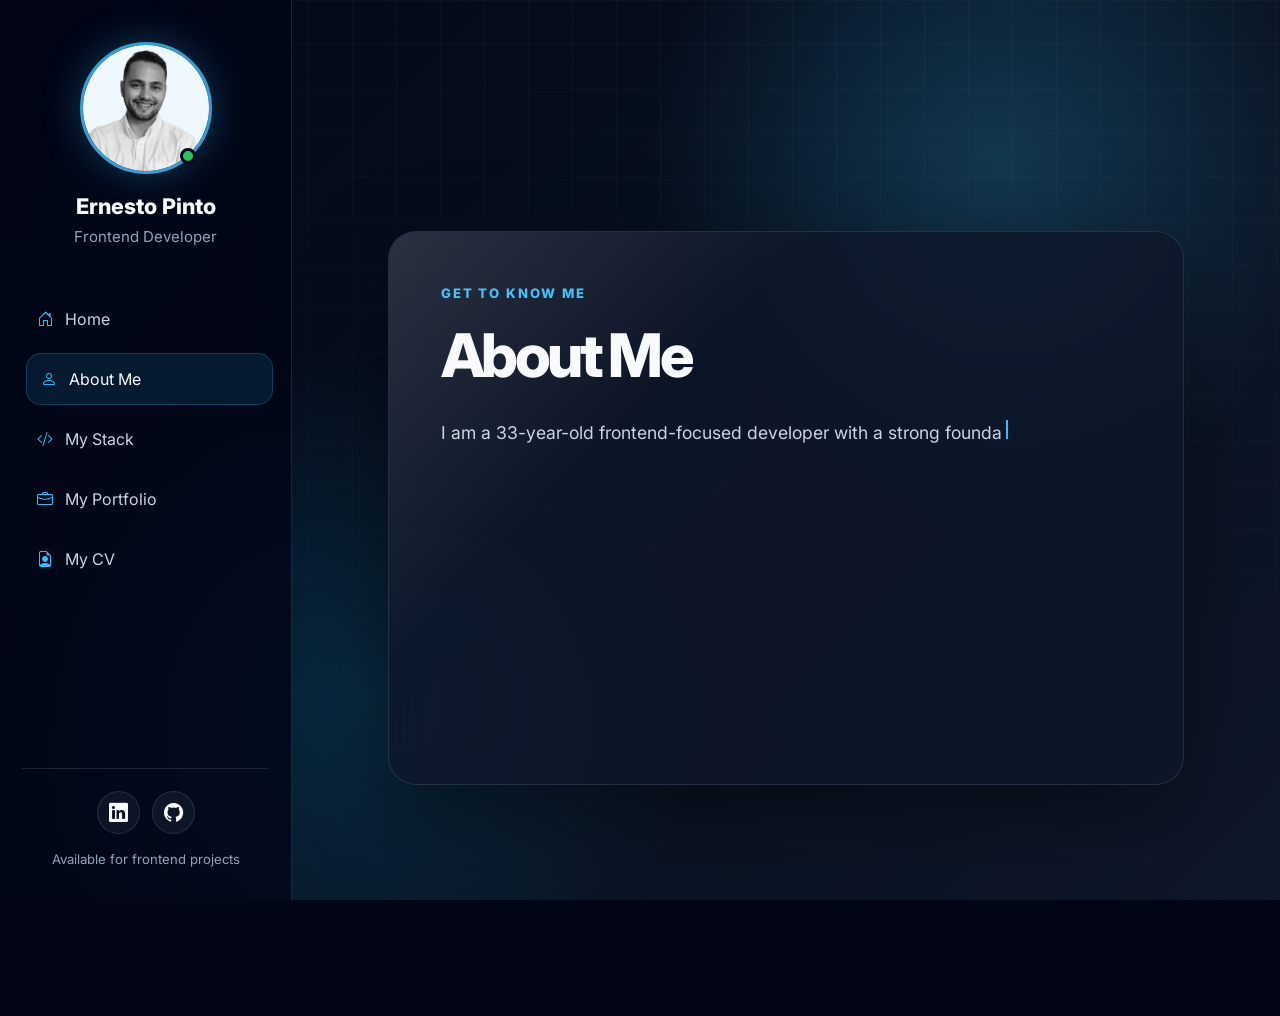
==== about.html @ ff231ca0 "Add files via upload" ====
<!DOCTYPE html>
<html lang="en">
<head>
  
<meta charset="UTF-8" />
<meta name="viewport" content="width=device-width, initial-scale=1.0" />
<meta name="description" content="Ernesto Pinto frontend developer portfolio." />
<link rel="preconnect" href="https://cdn.jsdelivr.net" />
<link href="https://cdn.jsdelivr.net/npm/bootstrap@5.3.3/dist/css/bootstrap.min.css" rel="stylesheet" />
<link href="https://cdn.jsdelivr.net/npm/bootstrap-icons@1.11.3/font/bootstrap-icons.css" rel="stylesheet" />
<link rel="stylesheet" href="css/style.css" />

  <title>About Me | Ernesto Pinto</title>
</head>
<body data-page="about">
  <div class="site-bg"></div>
  
<button class="mobile-toggle" id="mobileToggle" aria-label="Open menu">
  <i class="bi bi-list"></i>
</button>

<aside class="sidebar" id="sidebar">
  <div>
    <a href="index.html" class="profile-link" aria-label="Go to Home">
      <img src="images/profile.png" alt="Ernesto Pinto profile photo" class="profile-img" />
      <span class="status-dot"></span>
      <div class="profile-name">Ernesto Pinto</div>
      <div class="profile-role">Frontend Developer</div>
    </a>

    <nav class="nav-links" aria-label="Main navigation">
      <a href="index.html" data-page="home"><i class="bi bi-house-door"></i> Home</a>
      <a href="about.html" data-page="about"><i class="bi bi-person"></i> About Me</a>
      <a href="stack.html" data-page="stack"><i class="bi bi-code-slash"></i> My Stack</a>
      <a href="portfolio.html" data-page="portfolio"><i class="bi bi-briefcase"></i> My Portfolio</a>
      <a href="cv/cv.pdf" target="_blank"><i class="bi bi-file-earmark-person"></i> My CV</a>
    </nav>
  </div>

  <div class="sidebar-bottom">
    <div class="social-links">
      <a href="https://www.linkedin.com/in/ernesto-pinto-a377b2281/" target="_blank" rel="noopener noreferrer" aria-label="LinkedIn">
        <i class="bi bi-linkedin"></i>
      </a>
      <a href="https://github.com/ernestommtpinto" target="_blank" rel="noopener noreferrer" aria-label="GitHub">
        <i class="bi bi-github"></i>
      </a>
    </div>
    <p class="sidebar-note">Available for frontend projects</p>
  </div>
</aside>


  <main class="main-content">
    <section class="page-section">
      <div class="section-card reveal">
        <p class="eyebrow">Get to know me</p>
        <h1 class="section-title">About Me</h1>
        <p class="typing-paragraph"><span id="typingText"></span><span class="cursor"></span></p>
      </div>
    </section>
  </main>

  
<script src="https://cdn.jsdelivr.net/npm/bootstrap@5.3.3/dist/js/bootstrap.bundle.min.js"></script>
<script src="js/script.js"></script>

</body>
</html>
---- css/style.css ----
@import url('https://fonts.googleapis.com/css2?family=Inter:wght@400;500;600;700;800&display=swap');

:root {
  --bg-main: #020617;
  --bg-panel: rgba(15, 23, 42, 0.78);
  --text-main: #f8fafc;
  --text-soft: #cbd5e1;
  --text-muted: #94a3b8;
  --accent: #38bdf8;
  --line: rgba(148, 163, 184, 0.18);
  --shadow: 0 28px 90px rgba(0, 0, 0, 0.42);
  --radius-xl: 28px;
  --radius-md: 18px;
}

* { box-sizing: border-box; }
html { scroll-behavior: smooth; }

body {
  min-height: 100vh;
  margin: 0;
  font-family: 'Inter', Arial, sans-serif;
  color: var(--text-main);
  background: var(--bg-main);
  overflow-x: hidden;
}

body.lightbox-open { overflow: hidden; }

.site-bg {
  position: fixed;
  inset: 0;
  z-index: -2;
  background:
    radial-gradient(circle at 78% 18%, rgba(56, 189, 248, 0.22), transparent 28%),
    radial-gradient(circle at 28% 78%, rgba(14, 165, 233, 0.16), transparent 30%),
    linear-gradient(135deg, #020617 0%, #07111f 46%, #0f172a 100%);
}

.site-bg::after {
  content: "";
  position: absolute;
  inset: 0;
  background-image:
    linear-gradient(rgba(255, 255, 255, 0.035) 1px, transparent 1px),
    linear-gradient(90deg, rgba(255, 255, 255, 0.035) 1px, transparent 1px);
  background-size: 44px 44px;
  mask-image: linear-gradient(to bottom, rgba(0, 0, 0, 0.8), transparent);
}

a { text-decoration: none; }

.sidebar {
  position: fixed;
  inset: 0 auto 0 0;
  z-index: 1000;
  width: 292px;
  min-height: 100vh;
  padding: 30px 22px;
  background: rgba(2, 6, 23, 0.78);
  backdrop-filter: blur(22px);
  border-right: 1px solid var(--line);
  display: flex;
  flex-direction: column;
  justify-content: space-between;
}

.profile-link {
  position: relative;
  display: block;
  text-align: center;
  color: var(--text-main);
  padding: 12px;
  border-radius: var(--radius-md);
}

.profile-img {
  width: 132px;
  height: 132px;
  object-fit: cover;
  border-radius: 50%;
  border: 3px solid rgba(56, 189, 248, 0.85);
  box-shadow: 0 0 40px rgba(56, 189, 248, 0.28);
  transition: transform 0.3s ease, box-shadow 0.3s ease;
}

.profile-link:hover .profile-img {
  transform: translateY(-4px) scale(1.03);
  box-shadow: 0 0 55px rgba(56, 189, 248, 0.42);
}

.status-dot {
  position: absolute;
  top: 118px;
  left: 158px;
  width: 16px;
  height: 16px;
  background: #22c55e;
  border: 3px solid #020617;
  border-radius: 50%;
}

.profile-name {
  margin-top: 16px;
  font-size: 1.35rem;
  font-weight: 800;
}

.profile-role {
  margin-top: 4px;
  color: var(--text-muted);
  font-size: 0.94rem;
}

.nav-links { margin-top: 32px; }

.nav-links a {
  display: flex;
  align-items: center;
  gap: 12px;
  color: var(--text-soft);
  padding: 13px 14px;
  margin-bottom: 8px;
  border: 1px solid transparent;
  border-radius: 15px;
  transition: all 0.25s ease;
}

.nav-links a i { color: var(--accent); }

.nav-links a:hover,
.nav-links a.active {
  color: var(--text-main);
  background: rgba(56, 189, 248, 0.11);
  border-color: rgba(56, 189, 248, 0.22);
  transform: translateX(4px);
}

.sidebar-bottom {
  border-top: 1px solid var(--line);
  padding-top: 22px;
}

.social-links {
  display: flex;
  justify-content: center;
  gap: 12px;
}

.social-links a {
  width: 43px;
  height: 43px;
  display: grid;
  place-items: center;
  color: var(--text-main);
  background: rgba(148, 163, 184, 0.08);
  border: 1px solid var(--line);
  border-radius: 50%;
  font-size: 1.2rem;
  transition: all 0.25s ease;
  position: relative;
  z-index: 1200;
  pointer-events: auto;
}

.social-links a:hover {
  color: #020617;
  background: var(--accent);
  transform: translateY(-4px);
}

.sidebar-note {
  margin: 16px 0 0;
  color: var(--text-muted);
  text-align: center;
  font-size: 0.82rem;
}

.mobile-toggle {
  display: none;
  position: fixed;
  top: 18px;
  right: 18px;
  z-index: 1100;
  width: 50px;
  height: 50px;
  border: 0;
  border-radius: 16px;
  color: #020617;
  background: var(--accent);
  box-shadow: 0 14px 35px rgba(56, 189, 248, 0.25);
  font-size: 1.45rem;
}

.main-content {
  margin-left: 292px;
  min-height: 100vh;
  padding: 58px 7.5%;
}

.page-section {
  min-height: 100vh;
  display: flex;
  align-items: center;
  padding: 54px 0;
}

.eyebrow {
  color: var(--accent);
  font-weight: 800;
  letter-spacing: 0.14em;
  text-transform: uppercase;
  font-size: 0.82rem;
}

.section-card,
.premium-card {
  position: relative;
  overflow: hidden;
  background: var(--bg-panel);
  backdrop-filter: blur(22px);
  border: 1px solid var(--line);
  border-radius: var(--radius-xl);
  box-shadow: var(--shadow);
}

.section-card::before,
.premium-card::before,
.project-block::before {
  content: "";
  position: absolute;
  inset: 0;
  pointer-events: none;
  background: linear-gradient(135deg, rgba(255,255,255,0.13), transparent 32%);
}

.section-card {
  width: 100%;
  padding: clamp(26px, 5vw, 52px);
}

.section-title {
  margin-bottom: 24px;
  font-size: clamp(2.3rem, 4.7vw, 4.8rem);
  font-weight: 800;
  letter-spacing: -0.06em;
}

.section-description,
.hero-subtitle {
  max-width: 780px;
  color: var(--text-soft);
  font-size: 1.08rem;
  line-height: 1.85;
  margin: 26px 0 32px;
}

.hero-grid {
  width: 100%;
  display: grid;
  grid-template-columns: minmax(0, 1.2fr) minmax(320px, 0.8fr);
  gap: 34px;
  align-items: center;
}

.hero-copy { max-width: 920px; }

.hero-title {
  max-width: 890px;
  margin: 0;
  font-size: clamp(2.8rem, 6vw, 6.4rem);
  font-weight: 800;
  letter-spacing: -0.07em;
  line-height: 0.98;
}

.hero-title span { color: var(--accent); }

.hero-actions {
  display: flex;
  flex-wrap: wrap;
  gap: 14px;
}

.btn-custom,
.btn-outline-custom {
  border-radius: 999px;
  padding: 13px 24px;
  font-weight: 800;
  transition: all 0.25s ease;
}

.btn-custom {
  color: #020617;
  background: linear-gradient(135deg, var(--accent), #7dd3fc);
  border: none;
}

.btn-custom:hover {
  color: #020617;
  transform: translateY(-4px);
  box-shadow: 0 18px 40px rgba(56, 189, 248, 0.24);
}

.btn-outline-custom {
  color: var(--text-main);
  border: 1px solid rgba(56, 189, 248, 0.38);
  background: rgba(56, 189, 248, 0.06);
}

.btn-outline-custom:hover {
  color: #020617;
  background: var(--accent);
  transform: translateY(-4px);
}

.hero-panel,
.premium-card { min-height: 420px; }

.premium-card {
  height: 100%;
  padding: 36px;
  display: flex;
  flex-direction: column;
  justify-content: flex-end;
}

.premium-card i {
  position: absolute;
  top: 34px;
  right: 34px;
  color: var(--accent);
  font-size: 3rem;
}

.premium-card h2 {
  font-size: clamp(2rem, 4vw, 3.5rem);
  font-weight: 800;
  letter-spacing: -0.05em;
  margin-bottom: 14px;
}

.premium-card p {
  color: var(--text-muted);
  line-height: 1.7;
  margin: 0;
}

.typing-paragraph {
  min-height: 300px;
  color: var(--text-soft);
  font-size: 1.1rem;
  line-height: 1.9;
  white-space: pre-line;
}

.cursor {
  display: inline-block;
  width: 2px;
  height: 1.1em;
  margin-left: 4px;
  background: var(--accent);
  animation: blink 0.8s infinite;
}

@keyframes blink {
  0%, 50% { opacity: 1; }
  51%, 100% { opacity: 0; }
}

.stack-grid {
  display: grid;
  grid-template-columns: repeat(auto-fit, minmax(215px, 1fr));
  gap: 18px;
}

.skill-card,
.project-block {
  position: relative;
  overflow: hidden;
  background: rgba(15, 23, 42, 0.62);
  border: 1px solid var(--line);
  border-radius: 22px;
  transition: transform 0.25s ease, border-color 0.25s ease, background 0.25s ease;
}

.skill-card {
  padding: 26px;
}

.skill-card:hover,
.project-block:hover {
  transform: translateY(-7px);
  border-color: rgba(56, 189, 248, 0.38);
  background: rgba(15, 23, 42, 0.86);
}

.skill-card i {
  display: inline-block;
  margin-bottom: 18px;
  color: var(--accent);
  font-size: 2.1rem;
}

.skill-card h2 {
  margin-bottom: 10px;
  font-size: 1.15rem;
  font-weight: 800;
}

.skill-card p {
  color: var(--text-muted);
  line-height: 1.7;
  margin: 0;
}

.portfolio-section { align-items: flex-start; }

.project-block {
  padding: clamp(20px, 3vw, 30px);
  margin-top: 30px;
}

.project-header {
  display: flex;
  justify-content: space-between;
  gap: 18px;
  margin-bottom: 20px;
}

.project-number {
  color: var(--accent);
  font-weight: 800;
  margin-bottom: 4px;
}

.project-header h2 {
  margin: 0;
  font-size: clamp(1.45rem, 3vw, 2.1rem);
  font-weight: 800;
  letter-spacing: -0.04em;
}

.project-description {
  color: var(--text-soft);
  line-height: 1.8;
  margin: 20px 0 0;
  max-width: 980px;
}

.gallery-link {
  display: block;
  width: 100%;
  padding: 0;
  border: 0;
  border-radius: 18px;
  overflow: hidden;
  background: transparent;
  cursor: pointer;
}

.gallery-img {
  width: 100%;
  aspect-ratio: 4 / 3;
  object-fit: cover;
  border-radius: 18px;
  border: 1px solid rgba(148, 163, 184, 0.18);
  transition: transform 0.35s ease, filter 0.35s ease;
}

.gallery-link:hover .gallery-img {
  transform: scale(1.045);
  filter: brightness(1.13);
}

.project-actions {
  display: flex;
  flex-wrap: wrap;
  gap: 12px;
  margin-top: 20px;
}

.github-project-link,
.live-project-link {
  display: inline-flex;
  align-items: center;
  gap: 10px;
  padding: 12px 18px;
  border-radius: 999px;
  font-weight: 800;
  transition: all 0.25s ease;
}

.live-project-link {
  color: #020617;
  background: linear-gradient(135deg, var(--accent), #7dd3fc);
}

.github-project-link {
  color: var(--text-main);
  border: 1px solid rgba(56, 189, 248, 0.36);
  background: rgba(56, 189, 248, 0.08);
}

.github-project-link:hover,
.live-project-link:hover {
  transform: translateY(-3px);
  box-shadow: 0 16px 35px rgba(56, 189, 248, 0.22);
}

.live-project-link:hover { color: #020617; }
.github-project-link:hover { color: var(--text-main); }

.disabled-link {
  opacity: 0.45;
  pointer-events: none;
}

.lightbox {
  position: fixed;
  inset: 0;
  z-index: 3000;
  display: none;
  align-items: center;
  justify-content: center;
  padding: 80px 96px;
  background: rgba(2, 6, 23, 0.92);
  backdrop-filter: blur(18px);
}

.lightbox.active { display: flex; }

.lightbox-content {
  position: relative;
  max-width: min(1100px, 100%);
  width: 100%;
  text-align: center;
}

.lightbox-img {
  max-width: 100%;
  max-height: 78vh;
  object-fit: contain;
  border-radius: 22px;
  border: 1px solid rgba(148, 163, 184, 0.24);
  box-shadow: 0 30px 90px rgba(0, 0, 0, 0.55);
  background: #020617;
}

.lightbox-caption {
  margin: 18px 0 0;
  color: var(--text-soft);
  font-weight: 700;
}

.lightbox-close,
.lightbox-arrow {
  position: fixed;
  display: grid;
  place-items: center;
  border: 1px solid rgba(148, 163, 184, 0.22);
  color: var(--text-main);
  background: rgba(15, 23, 42, 0.75);
  backdrop-filter: blur(16px);
  transition: all 0.25s ease;
}

.lightbox-close:hover,
.lightbox-arrow:hover {
  color: #020617;
  background: var(--accent);
  transform: scale(1.06);
}

.lightbox-close {
  top: 24px;
  right: 24px;
  width: 52px;
  height: 52px;
  border-radius: 50%;
  font-size: 1.25rem;
}

.lightbox-arrow {
  top: 50%;
  width: 58px;
  height: 58px;
  border-radius: 50%;
  font-size: 1.8rem;
  transform: translateY(-50%);
}

.lightbox-arrow:hover { transform: translateY(-50%) scale(1.06); }

.lightbox-prev { left: 28px; }
.lightbox-next { right: 28px; }

.reveal {
  opacity: 0;
  transform: translateY(18px);
  animation: revealUp 0.75s ease forwards;
}

.delay-1 { animation-delay: 0.16s; }

@keyframes revealUp {
  to { opacity: 1; transform: translateY(0); }
}

@media (max-width: 1100px) {
  .hero-grid { grid-template-columns: 1fr; }
  .hero-panel,
  .premium-card { min-height: 320px; }
}

@media (max-width: 991px) {
  .mobile-toggle {
    display: grid;
    place-items: center;
  }

  .sidebar {
    transform: translateX(-100%);
    transition: transform 0.32s ease;
  }

  .sidebar.show { transform: translateX(0); }

  .main-content {
    margin-left: 0;
    padding: 86px 6% 38px;
  }

  .page-section {
    min-height: auto;
    padding: 54px 0;
  }

  .lightbox { padding: 78px 22px; }

  .lightbox-arrow {
    width: 48px;
    height: 48px;
    font-size: 1.45rem;
  }

  .lightbox-prev { left: 12px; }
  .lightbox-next { right: 12px; }

  .lightbox-close {
    top: 18px;
    right: 18px;
  }
}

@media (max-width: 576px) {
  .sidebar {
    width: 260px;
    padding: 24px 18px;
  }

  .profile-img {
    width: 108px;
    height: 108px;
  }

  .status-dot {
    top: 100px;
    left: 145px;
  }

  .hero-title { letter-spacing: -0.055em; }

  .section-card { border-radius: 22px; }

  .typing-paragraph {
    min-height: 460px;
    font-size: 1rem;
  }

  .github-project-link,
  .live-project-link {
    width: 100%;
    justify-content: center;
  }

  .lightbox { padding: 74px 14px; }

  .lightbox-img {
    max-height: 72vh;
    border-radius: 16px;
  }

  .lightbox-arrow {
    bottom: 18px;
    top: auto;
    transform: none;
  }

  .lightbox-arrow:hover { transform: scale(1.06); }

  .lightbox-prev { left: 18px; }
  .lightbox-next { right: 18px; }
}


.social-links,
.social-links a,
.social-links i{
    position:relative;
    z-index:99999 !important;
    pointer-events:auto !important;
}
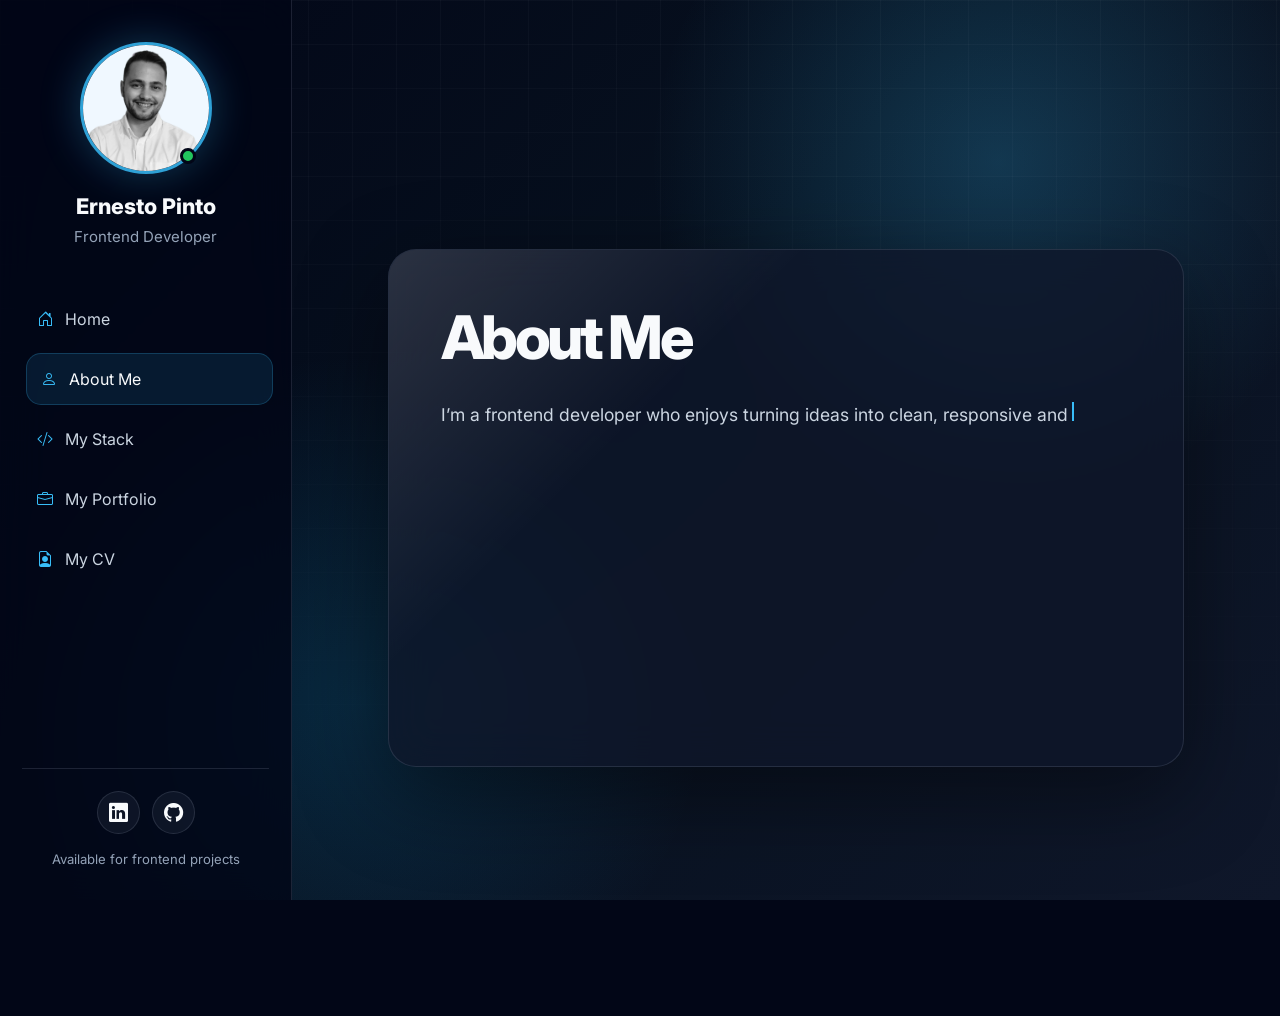
==== commit 0a690102: "Add files via upload" ====
--- a/about.html
+++ b/about.html
@@ -54,7 +54,6 @@
   <main class="main-content">
     <section class="page-section">
       <div class="section-card reveal">
-        <p class="eyebrow">Get to know me</p>
         <h1 class="section-title">About Me</h1>
         <p class="typing-paragraph"><span id="typingText"></span><span class="cursor"></span></p>
       </div>
--- a/css/style.css
+++ b/css/style.css
@@ -711,3 +711,25 @@
     z-index:99999 !important;
     pointer-events:auto !important;
 }
+
+/* React stack icon */
+.react-icon {
+  display: inline-block;
+  width: 2.4rem;
+  height: 2.4rem;
+  margin-bottom: 18px;
+  color: var(--accent);
+}
+
+.react-icon svg {
+  width: 100%;
+  height: 100%;
+  fill: none;
+  stroke: currentColor;
+  stroke-width: 10;
+}
+
+.react-icon circle {
+  fill: currentColor;
+  stroke: none;
+}
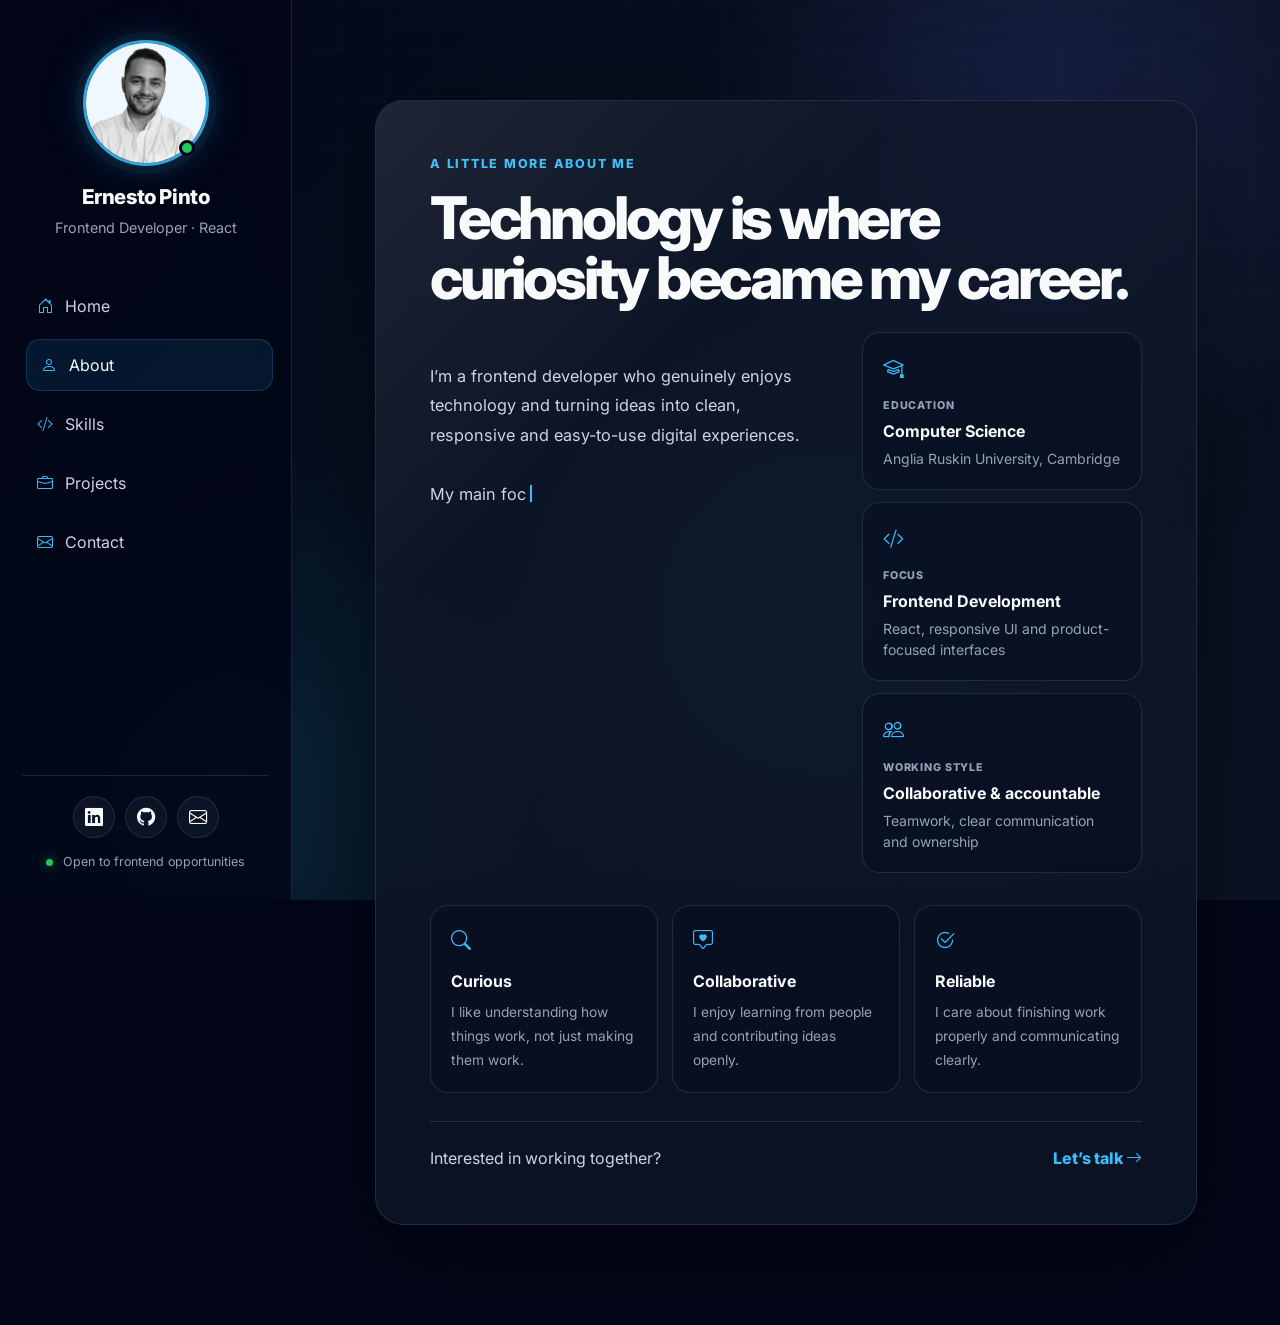
==== commit 756554b3: "Add files via upload" ====
--- a/about.html
+++ b/about.html
@@ -1,21 +1,24 @@
 <!DOCTYPE html>
 <html lang="en">
 <head>
-  
+
 <meta charset="UTF-8" />
 <meta name="viewport" content="width=device-width, initial-scale=1.0" />
-<meta name="description" content="Ernesto Pinto frontend developer portfolio." />
+<meta name="theme-color" content="#020617" />
 <link rel="preconnect" href="https://cdn.jsdelivr.net" />
+<link rel="preconnect" href="https://fonts.googleapis.com" />
+<link rel="preconnect" href="https://fonts.gstatic.com" crossorigin />
 <link href="https://cdn.jsdelivr.net/npm/bootstrap@5.3.3/dist/css/bootstrap.min.css" rel="stylesheet" />
 <link href="https://cdn.jsdelivr.net/npm/bootstrap-icons@1.11.3/font/bootstrap-icons.css" rel="stylesheet" />
 <link rel="stylesheet" href="css/style.css" />
 
-  <title>About Me | Ernesto Pinto</title>
+<meta name="description" content="Learn more about Ernesto Pinto, a React-focused frontend developer with professional, freelance and leadership experience." />
+<title>About | Ernesto Pinto</title>
 </head>
 <body data-page="about">
-  <div class="site-bg"></div>
-  
-<button class="mobile-toggle" id="mobileToggle" aria-label="Open menu">
+<div class="site-bg"></div>
+
+<button class="mobile-toggle" id="mobileToggle" aria-label="Open menu" aria-expanded="false">
   <i class="bi bi-list"></i>
 </button>
 
@@ -23,17 +26,17 @@
   <div>
     <a href="index.html" class="profile-link" aria-label="Go to Home">
       <img src="images/profile.png" alt="Ernesto Pinto profile photo" class="profile-img" />
-      <span class="status-dot"></span>
+      <span class="status-dot" aria-hidden="true"></span>
       <div class="profile-name">Ernesto Pinto</div>
-      <div class="profile-role">Frontend Developer</div>
+      <div class="profile-role">Frontend Developer · React</div>
     </a>
 
     <nav class="nav-links" aria-label="Main navigation">
       <a href="index.html" data-page="home"><i class="bi bi-house-door"></i> Home</a>
-      <a href="about.html" data-page="about"><i class="bi bi-person"></i> About Me</a>
-      <a href="stack.html" data-page="stack"><i class="bi bi-code-slash"></i> My Stack</a>
-      <a href="portfolio.html" data-page="portfolio"><i class="bi bi-briefcase"></i> My Portfolio</a>
-      <a href="cv/cv.pdf" target="_blank"><i class="bi bi-file-earmark-person"></i> My CV</a>
+      <a href="about.html" data-page="about"><i class="bi bi-person"></i> About</a>
+      <a href="stack.html" data-page="stack"><i class="bi bi-code-slash"></i> Skills</a>
+      <a href="portfolio.html" data-page="portfolio"><i class="bi bi-briefcase"></i> Projects</a>
+      <a href="contact.html" data-page="contact"><i class="bi bi-envelope"></i> Contact</a>
     </nav>
   </div>
 
@@ -45,22 +48,72 @@
       <a href="https://github.com/ernestommtpinto" target="_blank" rel="noopener noreferrer" aria-label="GitHub">
         <i class="bi bi-github"></i>
       </a>
+      <a href="contact.html" aria-label="Email Ernesto">
+        <i class="bi bi-envelope"></i>
+      </a>
     </div>
-    <p class="sidebar-note">Available for frontend projects</p>
+    <p class="sidebar-note"><span class="availability-dot"></span> Open to frontend opportunities</p>
   </div>
 </aside>
 
 
-  <main class="main-content">
-    <section class="page-section">
-      <div class="section-card reveal">
-        <h1 class="section-title">About Me</h1>
-        <p class="typing-paragraph"><span id="typingText"></span><span class="cursor"></span></p>
+<main class="main-content">
+  <section class="page-section about-section">
+    <div class="section-card reveal">
+      <p class="eyebrow">A little more about me</p>
+      <h1 class="section-title">Technology is where curiosity became my career.</h1>
+
+      <div class="about-grid">
+        <div class="about-copy">
+          <p class="typing-paragraph about-typing" aria-label="About Ernesto Pinto">
+            <span id="typingText"></span><span class="cursor" aria-hidden="true"></span>
+          </p>
+          <noscript>
+            <div class="about-noscript">
+              <p>I’m a frontend developer who genuinely enjoys technology and turning ideas into clean, responsive and easy-to-use digital experiences.</p>
+              <p>My main focus is React and modern frontend development. I studied Computer Science and also completed a Full Stack Developer Bootcamp, which gave me a wider understanding of how web applications work beyond the interface. Frontend is where I feel strongest, and it’s the area I want to keep growing in.</p>
+              <p>I enjoy working as part of a team, sharing ideas and solving problems together. At the same time, my freelance work has taught me to take ownership, manage priorities independently and keep moving when a project changes direction.</p>
+              <p>Before moving deeper into development, I also worked in a leadership role. That experience shaped the way I communicate, organise work and support people — skills I now bring into every development team and project.</p>
+            </div>
+          </noscript>
+        </div>
+
+        <div class="about-aside">
+          <div class="info-card">
+            <i class="bi bi-mortarboard"></i>
+            <span>Education</span>
+            <strong>Computer Science</strong>
+            <small>Anglia Ruskin University, Cambridge</small>
+          </div>
+          <div class="info-card">
+            <i class="bi bi-code-slash"></i>
+            <span>Focus</span>
+            <strong>Frontend Development</strong>
+            <small>React, responsive UI and product-focused interfaces</small>
+          </div>
+          <div class="info-card">
+            <i class="bi bi-people"></i>
+            <span>Working style</span>
+            <strong>Collaborative & accountable</strong>
+            <small>Teamwork, clear communication and ownership</small>
+          </div>
+        </div>
       </div>
-    </section>
-  </main>
 
-  
+      <div class="about-values">
+        <div><i class="bi bi-search"></i><strong>Curious</strong><span>I like understanding how things work, not just making them work.</span></div>
+        <div><i class="bi bi-chat-square-heart"></i><strong>Collaborative</strong><span>I enjoy learning from people and contributing ideas openly.</span></div>
+        <div><i class="bi bi-check2-circle"></i><strong>Reliable</strong><span>I care about finishing work properly and communicating clearly.</span></div>
+      </div>
+
+      <div class="inline-cta">
+        <span>Interested in working together?</span>
+        <a href="contact.html">Let’s talk <i class="bi bi-arrow-right"></i></a>
+      </div>
+    </div>
+  </section>
+</main>
+
 <script src="https://cdn.jsdelivr.net/npm/bootstrap@5.3.3/dist/js/bootstrap.bundle.min.js"></script>
 <script src="js/script.js"></script>
 
--- a/css/style.css
+++ b/css/style.css
@@ -2,20 +2,24 @@
 
 :root {
   --bg-main: #020617;
-  --bg-panel: rgba(15, 23, 42, 0.78);
+  --bg-panel: rgba(15, 23, 42, 0.76);
+  --bg-panel-solid: #0f172a;
   --text-main: #f8fafc;
   --text-soft: #cbd5e1;
   --text-muted: #94a3b8;
   --accent: #38bdf8;
+  --accent-2: #818cf8;
+  --success: #22c55e;
   --line: rgba(148, 163, 184, 0.18);
-  --shadow: 0 28px 90px rgba(0, 0, 0, 0.42);
+  --line-strong: rgba(56, 189, 248, 0.3);
+  --shadow: 0 28px 90px rgba(0, 0, 0, 0.4);
   --radius-xl: 28px;
-  --radius-md: 18px;
+  --radius-lg: 22px;
+  --radius-md: 16px;
 }
 
 * { box-sizing: border-box; }
 html { scroll-behavior: smooth; }
-
 body {
   min-height: 100vh;
   margin: 0;
@@ -24,31 +28,35 @@
   background: var(--bg-main);
   overflow-x: hidden;
 }
-
 body.lightbox-open { overflow: hidden; }
+a { text-decoration: none; }
+button, a { -webkit-tap-highlight-color: transparent; }
+a:focus-visible, button:focus-visible {
+  outline: 3px solid rgba(56, 189, 248, 0.7);
+  outline-offset: 4px;
+}
 
 .site-bg {
   position: fixed;
   inset: 0;
   z-index: -2;
   background:
-    radial-gradient(circle at 78% 18%, rgba(56, 189, 248, 0.22), transparent 28%),
-    radial-gradient(circle at 28% 78%, rgba(14, 165, 233, 0.16), transparent 30%),
-    linear-gradient(135deg, #020617 0%, #07111f 46%, #0f172a 100%);
-}
-
+    radial-gradient(circle at 82% 14%, rgba(99, 102, 241, 0.18), transparent 27%),
+    radial-gradient(circle at 64% 68%, rgba(56, 189, 248, 0.12), transparent 34%),
+    radial-gradient(circle at 18% 88%, rgba(14, 165, 233, 0.12), transparent 27%),
+    linear-gradient(135deg, #020617 0%, #07111f 48%, #0b1222 100%);
+}
 .site-bg::after {
   content: "";
   position: absolute;
   inset: 0;
+  opacity: .72;
   background-image:
-    linear-gradient(rgba(255, 255, 255, 0.035) 1px, transparent 1px),
-    linear-gradient(90deg, rgba(255, 255, 255, 0.035) 1px, transparent 1px);
-  background-size: 44px 44px;
-  mask-image: linear-gradient(to bottom, rgba(0, 0, 0, 0.8), transparent);
-}
-
-a { text-decoration: none; }
+    linear-gradient(rgba(255,255,255,.03) 1px, transparent 1px),
+    linear-gradient(90deg, rgba(255,255,255,.03) 1px, transparent 1px);
+  background-size: 48px 48px;
+  mask-image: linear-gradient(to bottom, rgba(0,0,0,.8), transparent 90%);
+}
 
 .sidebar {
   position: fixed;
@@ -56,15 +64,14 @@
   z-index: 1000;
   width: 292px;
   min-height: 100vh;
-  padding: 30px 22px;
-  background: rgba(2, 6, 23, 0.78);
+  padding: 28px 22px;
+  background: rgba(2, 6, 23, 0.82);
   backdrop-filter: blur(22px);
   border-right: 1px solid var(--line);
   display: flex;
   flex-direction: column;
   justify-content: space-between;
 }
-
 .profile-link {
   position: relative;
   display: block;
@@ -73,107 +80,101 @@
   padding: 12px;
   border-radius: var(--radius-md);
 }
-
 .profile-img {
-  width: 132px;
-  height: 132px;
+  width: 126px;
+  height: 126px;
   object-fit: cover;
   border-radius: 50%;
-  border: 3px solid rgba(56, 189, 248, 0.85);
-  box-shadow: 0 0 40px rgba(56, 189, 248, 0.28);
-  transition: transform 0.3s ease, box-shadow 0.3s ease;
-}
-
+  border: 3px solid rgba(56, 189, 248, 0.88);
+  box-shadow: 0 0 0 8px rgba(56,189,248,.05), 0 0 42px rgba(56,189,248,.23);
+  transition: transform .3s ease, box-shadow .3s ease;
+}
 .profile-link:hover .profile-img {
-  transform: translateY(-4px) scale(1.03);
-  box-shadow: 0 0 55px rgba(56, 189, 248, 0.42);
-}
-
+  transform: translateY(-3px);
+  box-shadow: 0 0 0 8px rgba(56,189,248,.08), 0 0 52px rgba(56,189,248,.34);
+}
 .status-dot {
   position: absolute;
-  top: 118px;
-  left: 158px;
+  top: 112px;
+  left: 157px;
   width: 16px;
   height: 16px;
-  background: #22c55e;
+  background: var(--success);
   border: 3px solid #020617;
   border-radius: 50%;
 }
-
 .profile-name {
   margin-top: 16px;
-  font-size: 1.35rem;
-  font-weight: 800;
-}
-
+  font-size: 1.28rem;
+  font-weight: 800;
+  letter-spacing: -.02em;
+}
 .profile-role {
   margin-top: 4px;
   color: var(--text-muted);
-  font-size: 0.94rem;
-}
-
-.nav-links { margin-top: 32px; }
-
+  font-size: .9rem;
+}
+.nav-links { margin-top: 30px; }
 .nav-links a {
   display: flex;
   align-items: center;
   gap: 12px;
   color: var(--text-soft);
   padding: 13px 14px;
-  margin-bottom: 8px;
+  margin-bottom: 7px;
   border: 1px solid transparent;
-  border-radius: 15px;
-  transition: all 0.25s ease;
-}
-
+  border-radius: 14px;
+  transition: all .22s ease;
+}
 .nav-links a i { color: var(--accent); }
-
 .nav-links a:hover,
 .nav-links a.active {
   color: var(--text-main);
-  background: rgba(56, 189, 248, 0.11);
-  border-color: rgba(56, 189, 248, 0.22);
+  background: rgba(56,189,248,.1);
+  border-color: rgba(56,189,248,.2);
   transform: translateX(4px);
 }
-
 .sidebar-bottom {
   border-top: 1px solid var(--line);
-  padding-top: 22px;
-}
-
+  padding-top: 20px;
+}
 .social-links {
   display: flex;
   justify-content: center;
-  gap: 12px;
-}
-
+  gap: 10px;
+}
 .social-links a {
-  width: 43px;
-  height: 43px;
+  width: 42px;
+  height: 42px;
   display: grid;
   place-items: center;
   color: var(--text-main);
-  background: rgba(148, 163, 184, 0.08);
+  background: rgba(148,163,184,.07);
   border: 1px solid var(--line);
   border-radius: 50%;
-  font-size: 1.2rem;
-  transition: all 0.25s ease;
-  position: relative;
-  z-index: 1200;
-  pointer-events: auto;
-}
-
+  font-size: 1.14rem;
+  transition: all .22s ease;
+}
 .social-links a:hover {
   color: #020617;
   background: var(--accent);
-  transform: translateY(-4px);
-}
-
+  transform: translateY(-3px);
+}
 .sidebar-note {
-  margin: 16px 0 0;
+  margin: 15px 0 0;
   color: var(--text-muted);
   text-align: center;
-  font-size: 0.82rem;
+  font-size: .78rem;
+  line-height: 1.5;
+}
+.availability-dot {
+  display: inline-block;
+  width: 7px;
+  height: 7px;
+  margin-right: 6px;
+  border-radius: 50%;
+  background: var(--success);
+  box-shadow: 0 0 12px rgba(34,197,94,.75);
 }
 
 .mobile-toggle {
@@ -188,31 +189,32 @@
   border-radius: 16px;
   color: #020617;
   background: var(--accent);
-  box-shadow: 0 14px 35px rgba(56, 189, 248, 0.25);
+  box-shadow: 0 14px 35px rgba(56,189,248,.25);
   font-size: 1.45rem;
 }
 
 .main-content {
   margin-left: 292px;
   min-height: 100vh;
-  padding: 58px 7.5%;
-}
-
+  padding: 54px 6.5%;
+}
 .page-section {
   min-height: 100vh;
   display: flex;
   align-items: center;
-  padding: 54px 0;
-}
-
+  padding: 46px 0;
+}
+.content-section {
+  padding: 40px 0 90px;
+}
 .eyebrow {
+  margin: 0 0 14px;
   color: var(--accent);
   font-weight: 800;
-  letter-spacing: 0.14em;
+  letter-spacing: .14em;
   text-transform: uppercase;
-  font-size: 0.82rem;
-}
-
+  font-size: .78rem;
+}
 .section-card,
 .premium-card {
   position: relative;
@@ -223,7 +225,6 @@
   border-radius: var(--radius-xl);
   box-shadow: var(--shadow);
 }
-
 .section-card::before,
 .premium-card::before,
 .project-block::before {
@@ -231,291 +232,605 @@
   position: absolute;
   inset: 0;
   pointer-events: none;
-  background: linear-gradient(135deg, rgba(255,255,255,0.13), transparent 32%);
-}
-
+  background: linear-gradient(135deg, rgba(255,255,255,.08), transparent 28%);
+}
 .section-card {
   width: 100%;
-  padding: clamp(26px, 5vw, 52px);
-}
-
+  padding: clamp(28px, 4.8vw, 54px);
+}
 .section-title {
-  margin-bottom: 24px;
-  font-size: clamp(2.3rem, 4.7vw, 4.8rem);
-  font-weight: 800;
-  letter-spacing: -0.06em;
-}
-
+  max-width: 980px;
+  margin: 0 0 24px;
+  font-size: clamp(2.4rem, 4.6vw, 4.75rem);
+  font-weight: 800;
+  letter-spacing: -.055em;
+  line-height: 1.02;
+}
 .section-description,
 .hero-subtitle {
-  max-width: 780px;
+  max-width: 790px;
   color: var(--text-soft);
-  font-size: 1.08rem;
-  line-height: 1.85;
-  margin: 26px 0 32px;
-}
+  font-size: 1.05rem;
+  line-height: 1.8;
+}
+.section-description { margin: 18px 0 34px; }
 
 .hero-grid {
   width: 100%;
   display: grid;
-  grid-template-columns: minmax(0, 1.2fr) minmax(320px, 0.8fr);
+  grid-template-columns: minmax(0, 1.18fr) minmax(340px, .82fr);
   gap: 34px;
   align-items: center;
 }
-
-.hero-copy { max-width: 920px; }
-
+.hero-copy { max-width: 930px; }
 .hero-title {
-  max-width: 890px;
+  max-width: 940px;
   margin: 0;
-  font-size: clamp(2.8rem, 6vw, 6.4rem);
-  font-weight: 800;
-  letter-spacing: -0.07em;
-  line-height: 0.98;
-}
-
-.hero-title span { color: var(--accent); }
-
+  font-size: clamp(3rem, 5.6vw, 5.75rem);
+  font-weight: 800;
+  letter-spacing: -.065em;
+  line-height: .99;
+}
+.hero-title span {
+  color: transparent;
+  background: linear-gradient(90deg, var(--accent), #7dd3fc 42%, #a5b4fc 100%);
+  -webkit-background-clip: text;
+  background-clip: text;
+}
+.hero-subtitle { margin: 26px 0 24px; }
+.tech-chips,
+.project-tech-tags {
+  display: flex;
+  flex-wrap: wrap;
+  gap: 9px;
+}
+.tech-chips { margin-bottom: 28px; }
+.tech-chips span,
+.project-tech-tags span {
+  padding: 7px 11px;
+  border: 1px solid rgba(56,189,248,.2);
+  border-radius: 999px;
+  color: #dbeafe;
+  background: rgba(56,189,248,.07);
+  font-size: .79rem;
+  font-weight: 700;
+}
 .hero-actions {
   display: flex;
+  align-items: center;
   flex-wrap: wrap;
-  gap: 14px;
-}
-
+  gap: 13px;
+}
 .btn-custom,
 .btn-outline-custom {
+  display: inline-flex;
+  align-items: center;
+  justify-content: center;
+  gap: 9px;
   border-radius: 999px;
-  padding: 13px 24px;
-  font-weight: 800;
-  transition: all 0.25s ease;
-}
-
+  padding: 13px 22px;
+  font-weight: 800;
+  transition: all .23s ease;
+}
 .btn-custom {
   color: #020617;
   background: linear-gradient(135deg, var(--accent), #7dd3fc);
-  border: none;
-}
-
+  border: 0;
+}
 .btn-custom:hover {
   color: #020617;
-  transform: translateY(-4px);
-  box-shadow: 0 18px 40px rgba(56, 189, 248, 0.24);
-}
-
+  transform: translateY(-3px);
+  box-shadow: 0 16px 38px rgba(56,189,248,.22);
+}
 .btn-outline-custom {
   color: var(--text-main);
-  border: 1px solid rgba(56, 189, 248, 0.38);
-  background: rgba(56, 189, 248, 0.06);
-}
-
+  border: 1px solid rgba(56,189,248,.32);
+  background: rgba(56,189,248,.05);
+}
 .btn-outline-custom:hover {
   color: #020617;
   background: var(--accent);
-  transform: translateY(-4px);
-}
+  transform: translateY(-3px);
+}
+.text-link {
+  display: inline-flex;
+  align-items: center;
+  gap: 8px;
+  color: var(--text-soft);
+  font-weight: 700;
+  padding: 10px 3px;
+}
+.text-link:hover { color: var(--accent); }
 
 .hero-panel,
-.premium-card { min-height: 420px; }
-
+.premium-card { min-height: 430px; }
 .premium-card {
   height: 100%;
-  padding: 36px;
+  padding: 34px;
+}
+.recruiter-card {
   display: flex;
   flex-direction: column;
-  justify-content: flex-end;
-}
-
-.premium-card i {
-  position: absolute;
-  top: 34px;
-  right: 34px;
+  justify-content: center;
+}
+.card-kicker {
+  display: flex;
+  align-items: center;
+  gap: 10px;
+  margin-bottom: 28px;
   color: var(--accent);
-  font-size: 3rem;
-}
-
-.premium-card h2 {
-  font-size: clamp(2rem, 4vw, 3.5rem);
-  font-weight: 800;
-  letter-spacing: -0.05em;
+  font-size: .83rem;
+  letter-spacing: .1em;
+  text-transform: uppercase;
+  font-weight: 800;
+}
+.card-kicker i { font-size: 1.35rem; }
+.value-list { display: grid; gap: 24px; }
+.value-item {
+  display: grid;
+  grid-template-columns: 46px 1fr;
+  gap: 15px;
+  align-items: start;
+}
+.value-item > i {
+  width: 46px;
+  height: 46px;
+  display: grid;
+  place-items: center;
+  color: var(--accent);
+  border: 1px solid rgba(56,189,248,.18);
+  border-radius: 14px;
+  background: rgba(56,189,248,.06);
+  font-size: 1.15rem;
+}
+.value-item strong {
+  display: block;
+  margin-bottom: 5px;
+  font-size: 1rem;
+}
+.value-item span {
+  display: block;
+  color: var(--text-muted);
+  font-size: .9rem;
+  line-height: 1.6;
+}
+
+.section-heading {
+  max-width: 760px;
+  margin-bottom: 26px;
+}
+.section-heading h2,
+.home-cta h2,
+.portfolio-cta h2,
+.earlier-heading h2 {
+  margin: 0;
+  font-weight: 800;
+  letter-spacing: -.045em;
+}
+.section-heading h2 { font-size: clamp(2rem, 4vw, 3.6rem); }
+.section-heading > p:last-child {
+  margin: 14px 0 0;
+  color: var(--text-muted);
+  line-height: 1.7;
+}
+.featured-grid {
+  display: grid;
+  grid-template-columns: repeat(3, 1fr);
+  gap: 16px;
+}
+.featured-project {
+  min-height: 250px;
+  padding: 26px;
+  border: 1px solid var(--line);
+  border-radius: var(--radius-lg);
+  color: var(--text-main);
+  background: rgba(15,23,42,.58);
+  transition: transform .24s ease, border-color .24s ease, background .24s ease;
+}
+.featured-project:hover {
+  color: var(--text-main);
+  transform: translateY(-6px);
+  border-color: var(--line-strong);
+  background: rgba(15,23,42,.82);
+}
+.project-badge,
+.project-status {
+  display: inline-flex;
+  align-items: center;
+  padding: 6px 10px;
+  border-radius: 999px;
+  color: var(--accent);
+  background: rgba(56,189,248,.09);
+  border: 1px solid rgba(56,189,248,.17);
+  font-size: .72rem;
+  font-weight: 800;
+  text-transform: uppercase;
+  letter-spacing: .06em;
+}
+.featured-project h3 {
+  margin: 22px 0 10px;
+  font-size: 1.45rem;
+  font-weight: 800;
+}
+.featured-project p {
+  color: var(--text-muted);
+  line-height: 1.65;
+  margin: 0 0 20px;
+}
+.featured-tech {
+  color: #bfdbfe;
+  font-size: .8rem;
+  font-weight: 700;
+}
+.home-cta {
+  margin-top: 28px;
+  padding: 30px;
+  display: flex;
+  justify-content: space-between;
+  align-items: center;
+  gap: 24px;
+  border: 1px solid var(--line);
+  border-radius: var(--radius-lg);
+  background: linear-gradient(135deg, rgba(56,189,248,.08), rgba(129,140,248,.06));
+}
+.home-cta h2 { max-width: 720px; font-size: clamp(1.6rem, 3vw, 2.65rem); }
+.cta-actions {
+  display: flex;
+  flex-wrap: wrap;
+  gap: 10px;
+}
+
+/* About */
+.about-section { align-items: flex-start; }
+.about-grid {
+  display: grid;
+  grid-template-columns: minmax(0, 1.45fr) minmax(280px, .55fr);
+  gap: 38px;
+  align-items: start;
+}
+.about-copy p {
+  color: var(--text-soft);
+  line-height: 1.82;
+  margin: 0 0 18px;
+}
+.about-copy .lead-copy {
+  color: var(--text-main);
+  font-size: 1.2rem;
+  line-height: 1.65;
+}
+.about-aside { display: grid; gap: 12px; }
+.info-card {
+  padding: 20px;
+  border: 1px solid var(--line);
+  border-radius: 18px;
+  background: rgba(2,6,23,.28);
+}
+.info-card i {
+  color: var(--accent);
+  font-size: 1.3rem;
+}
+.info-card span {
+  display: block;
+  margin-top: 14px;
+  color: var(--text-muted);
+  text-transform: uppercase;
+  letter-spacing: .08em;
+  font-size: .67rem;
+  font-weight: 800;
+}
+.info-card strong {
+  display: block;
+  margin-top: 5px;
+  font-size: 1rem;
+}
+.info-card small {
+  display: block;
+  margin-top: 5px;
+  color: var(--text-muted);
+  line-height: 1.5;
+}
+.about-values {
+  display: grid;
+  grid-template-columns: repeat(3, 1fr);
+  gap: 14px;
+  margin-top: 32px;
+}
+.about-values > div {
+  padding: 20px;
+  border: 1px solid var(--line);
+  border-radius: 18px;
+  background: rgba(2,6,23,.22);
+}
+.about-values i {
+  color: var(--accent);
+  font-size: 1.25rem;
+}
+.about-values strong {
+  display: block;
+  margin: 13px 0 6px;
+}
+.about-values span {
+  color: var(--text-muted);
+  font-size: .86rem;
+  line-height: 1.55;
+}
+.inline-cta {
+  margin-top: 28px;
+  padding-top: 24px;
+  border-top: 1px solid var(--line);
+  display: flex;
+  justify-content: space-between;
+  gap: 16px;
+  align-items: center;
+  color: var(--text-soft);
+}
+.inline-cta a {
+  color: var(--accent);
+  font-weight: 800;
+}
+
+/* Stack */
+.stack-section { align-items: flex-start; }
+.stack-group + .stack-group { margin-top: 34px; }
+.stack-group-heading {
+  display: flex;
+  justify-content: space-between;
+  gap: 20px;
+  align-items: end;
   margin-bottom: 14px;
 }
-
-.premium-card p {
-  color: var(--text-muted);
-  line-height: 1.7;
+.stack-group-heading span {
+  color: var(--text-main);
+  font-size: 1.02rem;
+  font-weight: 800;
+}
+.stack-group-heading p {
+  max-width: 600px;
   margin: 0;
-}
-
-.typing-paragraph {
-  min-height: 300px;
-  color: var(--text-soft);
-  font-size: 1.1rem;
-  line-height: 1.9;
-  white-space: pre-line;
-}
-
-.cursor {
-  display: inline-block;
-  width: 2px;
-  height: 1.1em;
-  margin-left: 4px;
-  background: var(--accent);
-  animation: blink 0.8s infinite;
-}
-
-@keyframes blink {
-  0%, 50% { opacity: 1; }
-  51%, 100% { opacity: 0; }
-}
-
+  color: var(--text-muted);
+  font-size: .85rem;
+  line-height: 1.6;
+  text-align: right;
+}
 .stack-grid {
   display: grid;
-  grid-template-columns: repeat(auto-fit, minmax(215px, 1fr));
-  gap: 18px;
-}
-
+  grid-template-columns: repeat(3, 1fr);
+  gap: 14px;
+}
 .skill-card,
 .project-block {
   position: relative;
   overflow: hidden;
-  background: rgba(15, 23, 42, 0.62);
+  background: rgba(15,23,42,.58);
   border: 1px solid var(--line);
-  border-radius: 22px;
-  transition: transform 0.25s ease, border-color 0.25s ease, background 0.25s ease;
-}
-
+  border-radius: 20px;
+  transition: transform .23s ease, border-color .23s ease, background .23s ease;
+}
 .skill-card {
-  padding: 26px;
-}
-
+  min-height: 190px;
+  padding: 24px;
+}
 .skill-card:hover,
 .project-block:hover {
-  transform: translateY(-7px);
-  border-color: rgba(56, 189, 248, 0.38);
-  background: rgba(15, 23, 42, 0.86);
-}
-
+  transform: translateY(-5px);
+  border-color: rgba(56,189,248,.34);
+  background: rgba(15,23,42,.82);
+}
 .skill-card i {
   display: inline-block;
-  margin-bottom: 18px;
+  margin-bottom: 17px;
   color: var(--accent);
-  font-size: 2.1rem;
-}
-
+  font-size: 1.9rem;
+}
 .skill-card h2 {
-  margin-bottom: 10px;
-  font-size: 1.15rem;
-  font-weight: 800;
-}
-
+  margin-bottom: 8px;
+  font-size: 1.08rem;
+  font-weight: 800;
+}
 .skill-card p {
-  color: var(--text-muted);
-  line-height: 1.7;
   margin: 0;
-}
-
+  color: var(--text-muted);
+  font-size: .88rem;
+  line-height: 1.62;
+}
+.featured-skill {
+  border-color: rgba(56,189,248,.34);
+  background: linear-gradient(135deg, rgba(56,189,248,.09), rgba(15,23,42,.65));
+}
+.react-icon {
+  display: inline-grid;
+  width: 38px;
+  height: 38px;
+  margin-bottom: 14px;
+}
+.react-icon svg {
+  width: 100%;
+  height: 100%;
+  fill: none;
+  stroke: var(--accent);
+  stroke-width: 9;
+}
+.react-icon circle { fill: var(--accent); stroke: none; }
+.learning-note {
+  margin-top: 30px;
+  display: grid;
+  grid-template-columns: 48px 1fr;
+  gap: 16px;
+  padding: 22px;
+  border: 1px solid rgba(129,140,248,.2);
+  border-radius: 18px;
+  background: rgba(129,140,248,.06);
+}
+.learning-note > i {
+  color: #a5b4fc;
+  font-size: 1.55rem;
+}
+.learning-note strong { display: block; margin-bottom: 5px; }
+.learning-note p {
+  margin: 0;
+  color: var(--text-muted);
+  line-height: 1.6;
+}
+
+/* Portfolio */
 .portfolio-section { align-items: flex-start; }
-
 .project-block {
-  padding: clamp(20px, 3vw, 30px);
-  margin-top: 30px;
-}
-
+  padding: clamp(22px, 3vw, 31px);
+  margin-top: 24px;
+  scroll-margin-top: 30px;
+}
+.project-featured {
+  border-color: rgba(56,189,248,.3);
+  background: linear-gradient(135deg, rgba(56,189,248,.07), rgba(15,23,42,.6));
+}
 .project-header {
   display: flex;
   justify-content: space-between;
-  gap: 18px;
+  align-items: flex-start;
+  gap: 20px;
   margin-bottom: 20px;
 }
-
-.project-number {
-  color: var(--accent);
-  font-weight: 800;
-  margin-bottom: 4px;
-}
-
 .project-header h2 {
-  margin: 0;
-  font-size: clamp(1.45rem, 3vw, 2.1rem);
-  font-weight: 800;
-  letter-spacing: -0.04em;
-}
-
-.project-description {
-  color: var(--text-soft);
-  line-height: 1.8;
-  margin: 20px 0 0;
-  max-width: 980px;
-}
-
+  margin: 8px 0 0;
+  font-size: clamp(1.55rem, 3vw, 2.3rem);
+  font-weight: 800;
+  letter-spacing: -.04em;
+}
+.project-topline {
+  display: flex;
+  align-items: center;
+  gap: 10px;
+  color: var(--text-muted);
+  font-size: .78rem;
+}
 .gallery-link {
   display: block;
   width: 100%;
   padding: 0;
   border: 0;
-  border-radius: 18px;
+  border-radius: 16px;
   overflow: hidden;
   background: transparent;
   cursor: pointer;
 }
-
 .gallery-img {
   width: 100%;
   aspect-ratio: 4 / 3;
   object-fit: cover;
-  border-radius: 18px;
-  border: 1px solid rgba(148, 163, 184, 0.18);
-  transition: transform 0.35s ease, filter 0.35s ease;
-}
-
+  border-radius: 16px;
+  border: 1px solid rgba(148,163,184,.16);
+  transition: transform .32s ease, filter .32s ease;
+}
 .gallery-link:hover .gallery-img {
-  transform: scale(1.045);
-  filter: brightness(1.13);
-}
-
+  transform: scale(1.035);
+  filter: brightness(1.08);
+}
+.project-copy-grid {
+  display: grid;
+  grid-template-columns: minmax(0, 1.3fr) minmax(260px, .7fr);
+  gap: 28px;
+  margin-top: 23px;
+}
+.project-copy-grid h3 {
+  margin: 0 0 9px;
+  font-size: .8rem;
+  color: var(--accent);
+  text-transform: uppercase;
+  letter-spacing: .09em;
+  font-weight: 800;
+}
+.project-description {
+  color: var(--text-soft);
+  line-height: 1.75;
+  margin: 18px 0 0;
+  max-width: 920px;
+}
+.project-copy-grid .project-description { margin-top: 0; }
+.project-details {
+  display: grid;
+  gap: 10px;
+}
+.project-details > div {
+  padding: 12px 14px;
+  border-left: 2px solid rgba(56,189,248,.35);
+  background: rgba(2,6,23,.2);
+}
+.project-details span {
+  display: block;
+  color: var(--text-muted);
+  font-size: .68rem;
+  text-transform: uppercase;
+  letter-spacing: .07em;
+  font-weight: 800;
+}
+.project-details strong {
+  display: block;
+  margin-top: 4px;
+  font-size: .83rem;
+  line-height: 1.45;
+}
 .project-actions {
   display: flex;
   flex-wrap: wrap;
-  gap: 12px;
+  gap: 11px;
   margin-top: 20px;
 }
-
 .github-project-link,
 .live-project-link {
   display: inline-flex;
   align-items: center;
-  gap: 10px;
-  padding: 12px 18px;
+  gap: 9px;
+  padding: 11px 17px;
   border-radius: 999px;
   font-weight: 800;
-  transition: all 0.25s ease;
-}
-
+  font-size: .88rem;
+  transition: all .22s ease;
+}
 .live-project-link {
   color: #020617;
   background: linear-gradient(135deg, var(--accent), #7dd3fc);
 }
-
 .github-project-link {
   color: var(--text-main);
-  border: 1px solid rgba(56, 189, 248, 0.36);
-  background: rgba(56, 189, 248, 0.08);
-}
-
+  border: 1px solid rgba(56,189,248,.3);
+  background: rgba(56,189,248,.06);
+}
 .github-project-link:hover,
 .live-project-link:hover {
-  transform: translateY(-3px);
-  box-shadow: 0 16px 35px rgba(56, 189, 248, 0.22);
-}
-
+  transform: translateY(-2px);
+  box-shadow: 0 14px 30px rgba(56,189,248,.18);
+}
 .live-project-link:hover { color: #020617; }
 .github-project-link:hover { color: var(--text-main); }
-
-.disabled-link {
-  opacity: 0.45;
-  pointer-events: none;
-}
-
+.earlier-heading {
+  margin: 48px 0 6px;
+  padding-top: 28px;
+  border-top: 1px solid var(--line);
+}
+.earlier-heading h2 { font-size: clamp(1.8rem, 3vw, 2.7rem); }
+.project-secondary {
+  background: rgba(15,23,42,.43);
+}
+.project-secondary .gallery-img { opacity: .9; }
+.portfolio-cta {
+  margin-top: 34px;
+  padding: 30px;
+  border: 1px solid rgba(56,189,248,.2);
+  border-radius: var(--radius-lg);
+  background: linear-gradient(135deg, rgba(56,189,248,.08), rgba(129,140,248,.05));
+}
+.portfolio-cta h2 {
+  max-width: 760px;
+  font-size: clamp(1.8rem, 3.5vw, 3rem);
+}
+.portfolio-cta > p:not(.eyebrow) {
+  max-width: 700px;
+  margin: 12px 0 20px;
+  color: var(--text-muted);
+  line-height: 1.65;
+}
+
+/* Lightbox */
 .lightbox {
   position: fixed;
   inset: 0;
@@ -523,213 +838,293 @@
   display: none;
   align-items: center;
   justify-content: center;
-  padding: 80px 96px;
-  background: rgba(2, 6, 23, 0.92);
+  padding: 76px 90px;
+  background: rgba(2,6,23,.94);
   backdrop-filter: blur(18px);
 }
-
 .lightbox.active { display: flex; }
-
 .lightbox-content {
-  position: relative;
   max-width: min(1100px, 100%);
   width: 100%;
   text-align: center;
 }
-
 .lightbox-img {
   max-width: 100%;
   max-height: 78vh;
   object-fit: contain;
-  border-radius: 22px;
-  border: 1px solid rgba(148, 163, 184, 0.24);
-  box-shadow: 0 30px 90px rgba(0, 0, 0, 0.55);
+  border-radius: 20px;
+  border: 1px solid rgba(148,163,184,.22);
+  box-shadow: 0 30px 90px rgba(0,0,0,.55);
   background: #020617;
 }
-
 .lightbox-caption {
-  margin: 18px 0 0;
+  margin: 16px 0 0;
   color: var(--text-soft);
   font-weight: 700;
 }
-
 .lightbox-close,
 .lightbox-arrow {
   position: fixed;
   display: grid;
   place-items: center;
-  border: 1px solid rgba(148, 163, 184, 0.22);
-  color: var(--text-main);
-  background: rgba(15, 23, 42, 0.75);
+  border: 1px solid rgba(148,163,184,.22);
+  color: var(--text-main);
+  background: rgba(15,23,42,.78);
   backdrop-filter: blur(16px);
-  transition: all 0.25s ease;
-}
-
+  transition: all .22s ease;
+}
 .lightbox-close:hover,
 .lightbox-arrow:hover {
   color: #020617;
   background: var(--accent);
-  transform: scale(1.06);
-}
-
+}
 .lightbox-close {
-  top: 24px;
-  right: 24px;
-  width: 52px;
-  height: 52px;
+  top: 22px;
+  right: 22px;
+  width: 50px;
+  height: 50px;
   border-radius: 50%;
-  font-size: 1.25rem;
-}
-
+}
 .lightbox-arrow {
   top: 50%;
-  width: 58px;
-  height: 58px;
+  width: 54px;
+  height: 54px;
   border-radius: 50%;
-  font-size: 1.8rem;
+  font-size: 1.6rem;
   transform: translateY(-50%);
 }
-
-.lightbox-arrow:hover { transform: translateY(-50%) scale(1.06); }
-
-.lightbox-prev { left: 28px; }
-.lightbox-next { right: 28px; }
-
+.lightbox-prev { left: 26px; }
+.lightbox-next { right: 26px; }
+
+/* Reveal */
 .reveal {
   opacity: 0;
   transform: translateY(18px);
-  animation: revealUp 0.75s ease forwards;
-}
-
-.delay-1 { animation-delay: 0.16s; }
-
-@keyframes revealUp {
-  to { opacity: 1; transform: translateY(0); }
-}
-
-@media (max-width: 1100px) {
+  transition: opacity .65s ease, transform .65s ease;
+}
+.reveal.is-visible {
+  opacity: 1;
+  transform: translateY(0);
+}
+.delay-1 { transition-delay: .12s; }
+
+@media (max-width: 1180px) {
   .hero-grid { grid-template-columns: 1fr; }
-  .hero-panel,
-  .premium-card { min-height: 320px; }
+  .hero-panel, .premium-card { min-height: auto; }
+  .featured-grid { grid-template-columns: 1fr 1fr; }
+  .featured-project:last-child { grid-column: 1 / -1; }
+  .about-grid { grid-template-columns: 1fr; }
+  .about-aside { grid-template-columns: repeat(3, 1fr); }
 }
 
 @media (max-width: 991px) {
-  .mobile-toggle {
-    display: grid;
-    place-items: center;
-  }
-
+  .mobile-toggle { display: grid; place-items: center; }
   .sidebar {
     transform: translateX(-100%);
-    transition: transform 0.32s ease;
+    transition: transform .3s ease;
+    box-shadow: 20px 0 60px rgba(0,0,0,.35);
   }
-
   .sidebar.show { transform: translateX(0); }
-
   .main-content {
     margin-left: 0;
-    padding: 86px 6% 38px;
+    padding: 82px 5% 36px;
   }
-
   .page-section {
     min-height: auto;
-    padding: 54px 0;
+    padding: 46px 0;
   }
-
-  .lightbox { padding: 78px 22px; }
-
+  .stack-grid { grid-template-columns: repeat(2, 1fr); }
+  .project-copy-grid { grid-template-columns: 1fr; }
+  .lightbox { padding: 72px 20px; }
   .lightbox-arrow {
-    width: 48px;
-    height: 48px;
-    font-size: 1.45rem;
-  }
-
-  .lightbox-prev { left: 12px; }
-  .lightbox-next { right: 12px; }
-
-  .lightbox-close {
-    top: 18px;
-    right: 18px;
-  }
-}
-
-@media (max-width: 576px) {
-  .sidebar {
-    width: 260px;
-    padding: 24px 18px;
-  }
-
-  .profile-img {
-    width: 108px;
-    height: 108px;
-  }
-
-  .status-dot {
-    top: 100px;
-    left: 145px;
-  }
-
-  .hero-title { letter-spacing: -0.055em; }
-
-  .section-card { border-radius: 22px; }
-
-  .typing-paragraph {
-    min-height: 460px;
-    font-size: 1rem;
-  }
-
-  .github-project-link,
-  .live-project-link {
-    width: 100%;
-    justify-content: center;
-  }
-
-  .lightbox { padding: 74px 14px; }
-
-  .lightbox-img {
-    max-height: 72vh;
-    border-radius: 16px;
-  }
-
-  .lightbox-arrow {
-    bottom: 18px;
+    width: 46px;
+    height: 46px;
+    bottom: 16px;
     top: auto;
     transform: none;
   }
-
-  .lightbox-arrow:hover { transform: scale(1.06); }
-
-  .lightbox-prev { left: 18px; }
-  .lightbox-next { right: 18px; }
-}
-
-
-.social-links,
-.social-links a,
-.social-links i{
-    position:relative;
-    z-index:99999 !important;
-    pointer-events:auto !important;
-}
-
-/* React stack icon */
-.react-icon {
+  .lightbox-prev { left: calc(50% - 54px); }
+  .lightbox-next { right: calc(50% - 54px); }
+}
+
+@media (max-width: 720px) {
+  .main-content { padding-left: 18px; padding-right: 18px; }
+  .hero-title { font-size: clamp(2.65rem, 13vw, 4.2rem); }
+  .hero-subtitle { font-size: .98rem; }
+  .featured-grid,
+  .about-values,
+  .about-aside,
+  .stack-grid { grid-template-columns: 1fr; }
+  .featured-project:last-child { grid-column: auto; }
+  .home-cta,
+  .inline-cta,
+  .stack-group-heading,
+  .project-header {
+    flex-direction: column;
+    align-items: flex-start;
+  }
+  .stack-group-heading p { text-align: left; }
+  .project-tech-tags { margin-top: 2px; }
+  .section-card { padding: 24px 18px; }
+  .section-title { font-size: clamp(2.2rem, 11vw, 3.5rem); }
+  .gallery-row > div { width: 100%; }
+  .gallery-img { aspect-ratio: 16 / 10; }
+  .hero-actions { align-items: stretch; }
+  .hero-actions .btn { width: 100%; }
+  .text-link { justify-content: center; width: 100%; }
+}
+
+@media (prefers-reduced-motion: reduce) {
+  html { scroll-behavior: auto; }
+  *, *::before, *::after {
+    animation-duration: .01ms !important;
+    animation-iteration-count: 1 !important;
+    transition-duration: .01ms !important;
+  }
+  .reveal { opacity: 1; transform: none; }
+}
+
+
+/* About typing animation */
+.about-typing {
+  min-height: 520px;
+  margin: 0;
+  color: var(--text-soft);
+  font-size: 1.02rem;
+  line-height: 1.82;
+  white-space: pre-line;
+}
+.about-typing::first-line {
+  color: var(--text-main);
+}
+.cursor {
   display: inline-block;
-  width: 2.4rem;
-  height: 2.4rem;
-  margin-bottom: 18px;
+  width: 2px;
+  height: 1.05em;
+  margin-left: 4px;
+  vertical-align: -0.12em;
+  background: var(--accent);
+  animation: cursorBlink .78s steps(1) infinite;
+}
+.cursor.typing-complete {
+  animation-duration: 1.05s;
+}
+.about-noscript p {
+  color: var(--text-soft);
+  line-height: 1.82;
+  margin: 0 0 18px;
+}
+.about-noscript p:first-child {
+  color: var(--text-main);
+  font-size: 1.2rem;
+  line-height: 1.65;
+}
+@keyframes cursorBlink {
+  0%, 48% { opacity: 1; }
+  49%, 100% { opacity: 0; }
+}
+@media (max-width: 720px) {
+  .about-typing { min-height: 680px; }
+}
+@media (prefers-reduced-motion: reduce) {
+  .cursor { animation: none; opacity: 0; }
+  .about-typing { min-height: auto; }
+}
+
+/* Contact */
+.contact-section { align-items: flex-start; }
+.contact-grid {
+  display: grid;
+  grid-template-columns: 1.2fr .8fr .8fr;
+  gap: 16px;
+  margin-top: 26px;
+}
+.contact-card {
+  display: block;
+  padding: 26px;
+  color: var(--text-main);
+  border: 1px solid var(--line);
+  border-radius: 20px;
+  background: rgba(15, 23, 42, .58);
+}
+.contact-card-primary {
+  border-color: rgba(56, 189, 248, .28);
+  background: linear-gradient(135deg, rgba(56,189,248,.08), rgba(15,23,42,.64));
+}
+.contact-link-card {
+  transition: transform .23s ease, border-color .23s ease, background .23s ease;
+}
+.contact-link-card:hover {
+  color: var(--text-main);
+  transform: translateY(-5px);
+  border-color: rgba(56,189,248,.34);
+  background: rgba(15,23,42,.82);
+}
+.contact-icon {
+  width: 48px;
+  height: 48px;
+  display: grid;
+  place-items: center;
+  margin-bottom: 22px;
   color: var(--accent);
-}
-
-.react-icon svg {
-  width: 100%;
-  height: 100%;
-  fill: none;
-  stroke: currentColor;
-  stroke-width: 10;
-}
-
-.react-icon circle {
-  fill: currentColor;
-  stroke: none;
-}
+  border: 1px solid rgba(56,189,248,.18);
+  border-radius: 15px;
+  background: rgba(56,189,248,.07);
+  font-size: 1.3rem;
+}
+.contact-label {
+  display: block;
+  margin-bottom: 7px;
+  color: var(--accent);
+  font-size: .72rem;
+  font-weight: 800;
+  letter-spacing: .09em;
+  text-transform: uppercase;
+}
+.contact-card h2 {
+  margin: 0;
+  font-size: clamp(1.1rem, 2vw, 1.55rem);
+  font-weight: 800;
+  overflow-wrap: anywhere;
+}
+.contact-card p {
+  margin: 12px 0 0;
+  color: var(--text-muted);
+  line-height: 1.65;
+}
+.contact-actions {
+  display: flex;
+  flex-wrap: wrap;
+  gap: 10px;
+  margin-top: 22px;
+}
+.contact-actions .btn {
+  font-size: .86rem;
+}
+.contact-arrow {
+  display: inline-flex;
+  align-items: center;
+  gap: 7px;
+  margin-top: 22px;
+  color: var(--accent);
+  font-weight: 800;
+  font-size: .88rem;
+}
+.copy-feedback {
+  min-height: 24px;
+  margin-top: 12px !important;
+  color: #86efac !important;
+  font-size: .84rem;
+  font-weight: 700;
+}
+
+@media (max-width: 1180px) {
+  .contact-grid { grid-template-columns: 1fr 1fr; }
+  .contact-card-primary { grid-column: 1 / -1; }
+}
+
+@media (max-width: 720px) {
+  .contact-grid { grid-template-columns: 1fr; }
+  .contact-card-primary { grid-column: auto; }
+  .contact-actions .btn { width: 100%; }
+}
